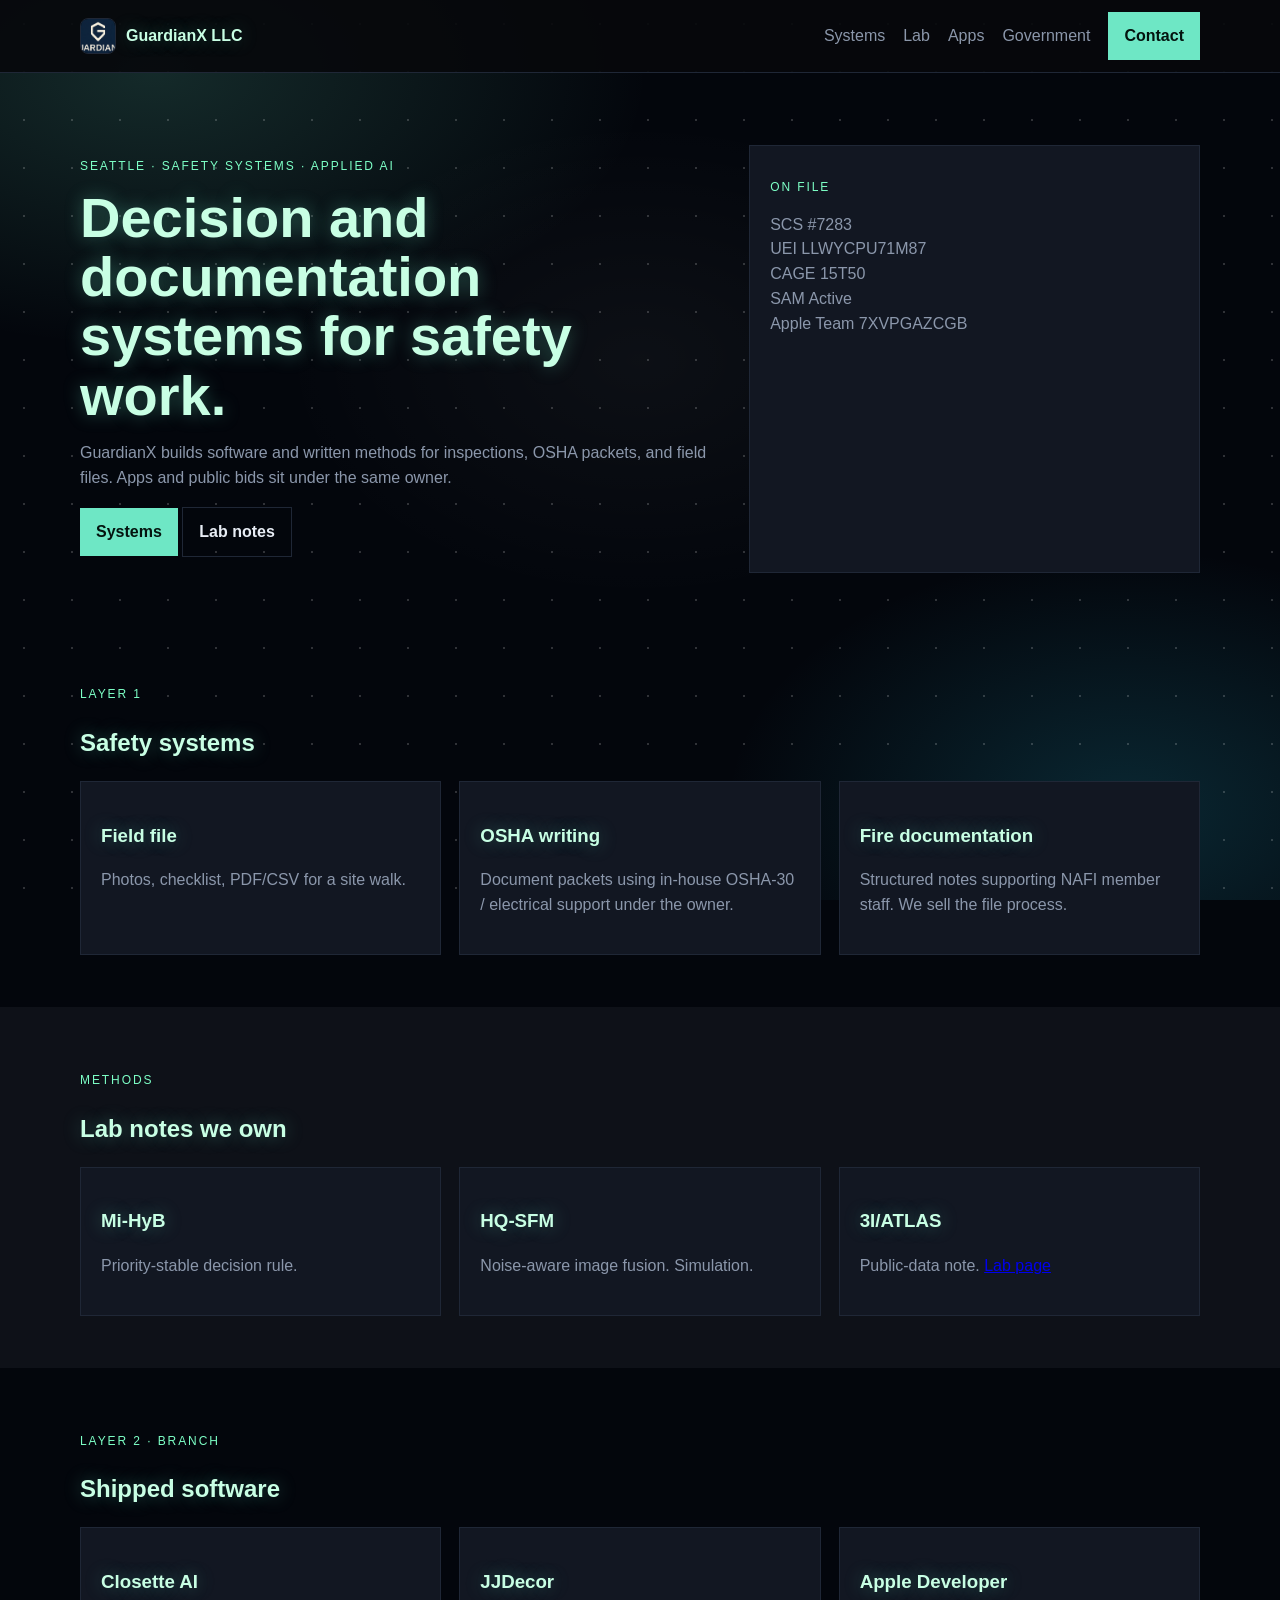
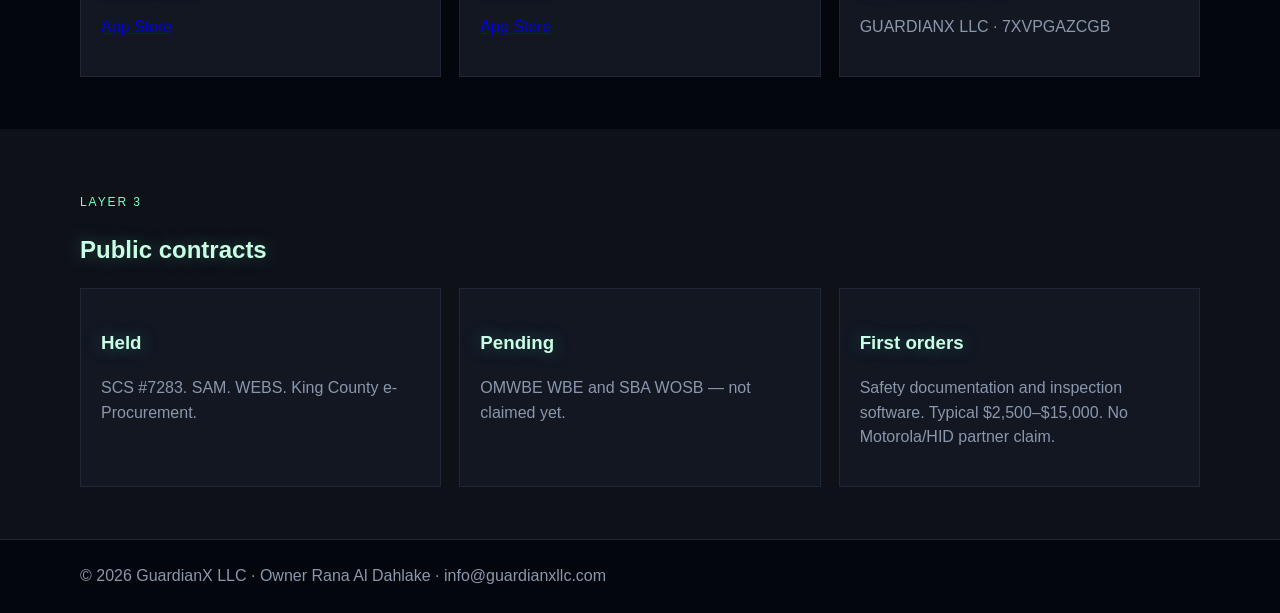
==== index.html @ 978e9925 "Galaxy backdrop and five lab cards" ====
<!DOCTYPE html>
<html lang="en"><head>
<meta charset="UTF-8"/><meta name="viewport" content="width=device-width,initial-scale=1"/>
<title>GuardianX LLC — Safety systems and applied AI</title>
<link rel="stylesheet" href="styles.css"/>
<style>
img.mark{width:36px;height:36px;object-fit:cover;border:1px solid var(--line);padding:0}
.hero h1{max-width:16ch}
</style>
</head><body class="space">
<header class="site-header"><div class="wrap header-inner">
<a class="brand" href="#top"><img class="mark" src="logo.jpg" alt="GuardianX"><strong>GuardianX LLC</strong></a>
<nav>
<a href="#systems">Systems</a>
<a href="#lab">Lab</a>
<a href="#apps">Apps</a>
<a href="#government">Government</a>
<a class="btn" href="mailto:info@guardianxllc.com">Contact</a>
</nav></div></header>
<main>
<section class="hero" id="top"><div class="wrap hero-grid"><div>
<p class="eyebrow">Seattle · Safety systems · Applied AI</p>
<h1>Decision and documentation systems for safety work.</h1>
<p class="lead">GuardianX builds software and written methods for inspections, OSHA packets, and field files. Apps and public bids sit under the same owner.</p>
<p><a class="btn" href="#systems">Systems</a> <a class="btn btn-ghost" href="research.html">Lab notes</a></p>
</div>
<aside class="card"><p class="eyebrow">On file</p>
<p>SCS #7283<br>UEI LLWYCPU71M87<br>CAGE 15T50<br>SAM Active<br>Apple Team 7XVPGAZCGB</p></aside>
</div></section>
<section id="systems"><div class="wrap">
<p class="eyebrow">Layer 1</p><h2>Safety systems</h2>
<div class="grid-3">
<article class="card"><h3>Field file</h3><p>Photos, checklist, PDF/CSV for a site walk.</p></article>
<article class="card"><h3>OSHA writing</h3><p>Document packets using in-house OSHA-30 / electrical support under the owner.</p></article>
<article class="card"><h3>Fire documentation</h3><p>Structured notes supporting NAFI member staff. We sell the file process.</p></article>
</div></div></section>
<section class="alt" id="lab"><div class="wrap">
<p class="eyebrow">Methods</p><h2>Lab notes we own</h2>
<div class="grid-3">
<article class="card"><h3>Mi-HyB</h3><p>Priority-stable decision rule.</p></article>
<article class="card"><h3>HQ-SFM</h3><p>Noise-aware image fusion. Simulation.</p></article>
<article class="card"><h3>3I/ATLAS</h3><p>Public-data note. <a href="research.html">Lab page</a></p></article>
</div></div></section>
<section id="apps"><div class="wrap">
<p class="eyebrow">Layer 2 · branch</p><h2>Shipped software</h2>
<div class="grid-3">
<article class="card"><h3>Closette AI</h3><p><a href="https://apps.apple.com/app/closette-ai/id6806716319">App Store</a></p></article>
<article class="card"><h3>JJDecor</h3><p><a href="https://apps.apple.com/app/jjdecor/id6806395612">App Store</a></p></article>
<article class="card"><h3>Apple Developer</h3><p>GUARDIANX LLC · 7XVPGAZCGB</p></article>
</div></div></section>
<section class="alt" id="government"><div class="wrap">
<p class="eyebrow">Layer 3</p><h2>Public contracts</h2>
<div class="grid-3">
<article class="card"><h3>Held</h3><p>SCS #7283. SAM. WEBS. King County e-Procurement.</p></article>
<article class="card"><h3>Pending</h3><p>OMWBE WBE and SBA WOSB — not claimed yet.</p></article>
<article class="card"><h3>First orders</h3><p>Safety documentation and inspection software. Typical $2,500–$15,000. No Motorola/HID partner claim.</p></article>
</div></div></section>
</main>
<footer><div class="wrap">© 2026 GuardianX LLC · Owner Rana Al Dahlake · info@guardianxllc.com</div></footer>
</body></html>
---- styles.css ----
:root{--bg:#07080c;--bg2:#0e1118;--card:#121722;--line:#1f2736;--text:#e8edf5;--muted:#8b97ab;--accent:#6ee7c5}
*{box-sizing:border-box}body{margin:0;font-family:"Avenir Next","Segoe UI",sans-serif;background:var(--bg);color:var(--text);line-height:1.55}
.wrap{width:min(1120px,calc(100% - 36px));margin:0 auto}
.site-header{position:sticky;top:0;background:rgba(7,8,12,.9);border-bottom:1px solid var(--line)}
.header-inner,nav{display:flex;align-items:center;gap:18px}.header-inner{justify-content:space-between;min-height:72px}
.brand{display:flex;gap:10px;align-items:center;color:var(--text);text-decoration:none}
.mark{width:34px;height:34px;display:grid;place-items:center;border:1px solid var(--accent);color:var(--accent)}
nav a{color:var(--muted);text-decoration:none}
.hero{padding:72px 0 48px}.hero-grid,.grid-3{display:grid;gap:18px}
.hero-grid{grid-template-columns:1.3fr .9fr}.grid-3{grid-template-columns:repeat(3,1fr)}
.eyebrow{color:var(--accent);letter-spacing:.14em;text-transform:uppercase;font-size:12px}
h1{font-size:clamp(32px,6vw,56px);line-height:1.06;margin:0 0 14px}
.lead,.fine,p{color:var(--muted)}
.btn{display:inline-block;background:var(--accent);color:#04140f;text-decoration:none;padding:12px 16px;font-weight:600}
.btn-ghost{background:transparent;color:var(--text);border:1px solid var(--line)}
.card{background:var(--card);border:1px solid var(--line);padding:20px}
section{padding:52px 0}.alt{background:var(--bg2)}
footer{border-top:1px solid var(--line);padding:24px 0;color:var(--muted)}
@media(max-width:800px){nav{display:none}.hero-grid,.grid-3{grid-template-columns:1fr}}

h1,h2,h3,.brand strong{color:#b8ffd9;text-shadow:0 0 18px rgba(110,231,197,.35)}
.eyebrow{color:#7dffc6}
@keyframes glowshift{0%,100%{text-shadow:0 0 12px rgba(110,231,197,.25)}50%{text-shadow:0 0 28px rgba(126,255,198,.55)}}
h1{animation:glowshift 4s ease-in-out infinite}

img.mark{width:36px;height:36px;object-fit:cover;border-radius:8px}
.lab-card img{width:100%;height:170px;object-fit:cover;border-radius:10px;margin-bottom:12px;border:1px solid rgba(126,255,198,.2)}
.fine{opacity:.7;font-size:.85rem}
h1,h2,h3,.brand strong{color:#c8ffe4;text-shadow:0 0 18px rgba(110,231,197,.35)}
.eyebrow{color:#7dffc6;letter-spacing:.16em}
body.space{background:#03060c}
body.space::before{
  content:"";position:fixed;inset:0;z-index:-2;pointer-events:none;
  background:
    radial-gradient(900px 500px at 12% 8%, rgba(110,231,197,.16), transparent 55%),
    radial-gradient(800px 520px at 88% 90%, rgba(34,158,186,.22), transparent 50%),
    radial-gradient(600px 400px at 50% 40%, rgba(255,255,255,.04), transparent 60%),
    #03060c;
  animation:galaxy-drift 28s ease-in-out infinite alternate;
}
body.space::after{
  content:"";position:fixed;inset:0;z-index:-1;pointer-events:none;
  background-image:radial-gradient(#fff 1px, transparent 1px);
  background-size:48px 48px;opacity:.18;animation:star-drift 60s linear infinite;
}
@keyframes galaxy-drift{from{transform:scale(1)}to{transform:scale(1.08) translate(-2%,1%)}}
@keyframes star-drift{from{background-position:0 0}to{background-position:80px 120px}}
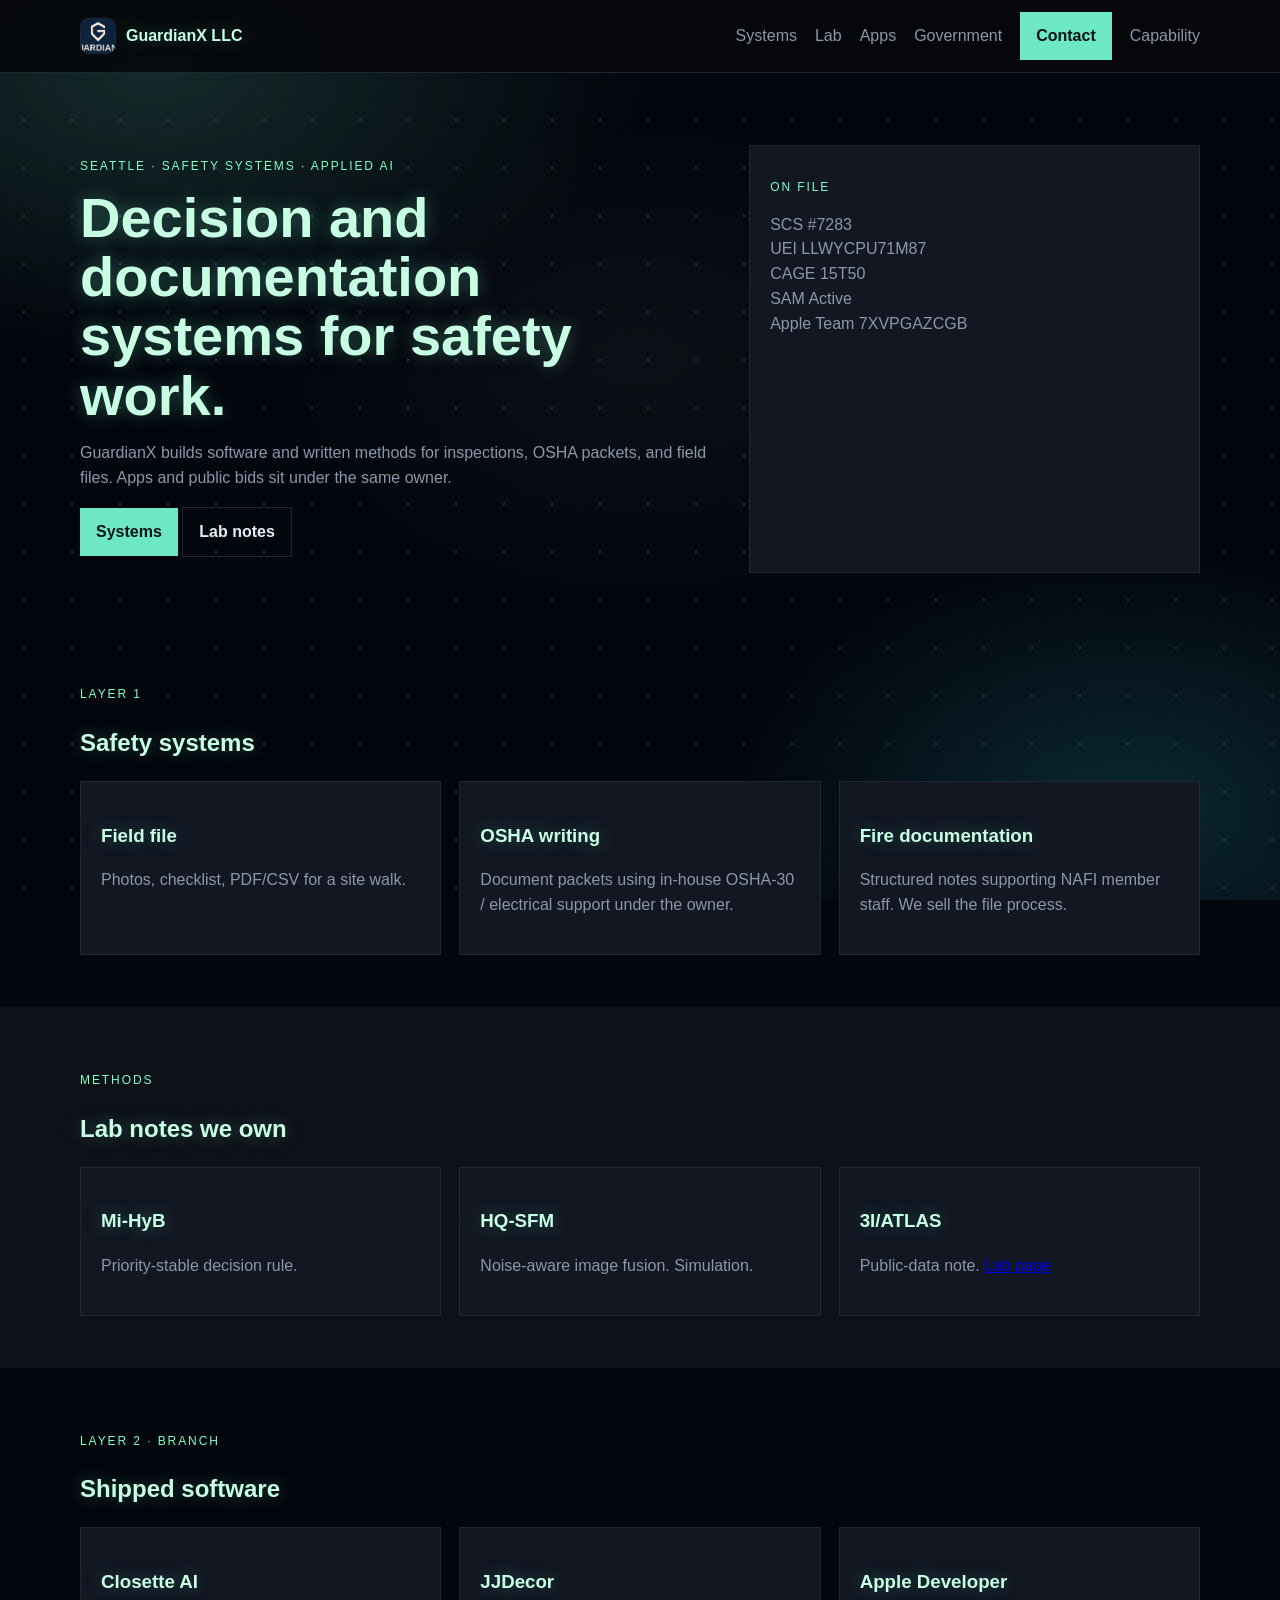
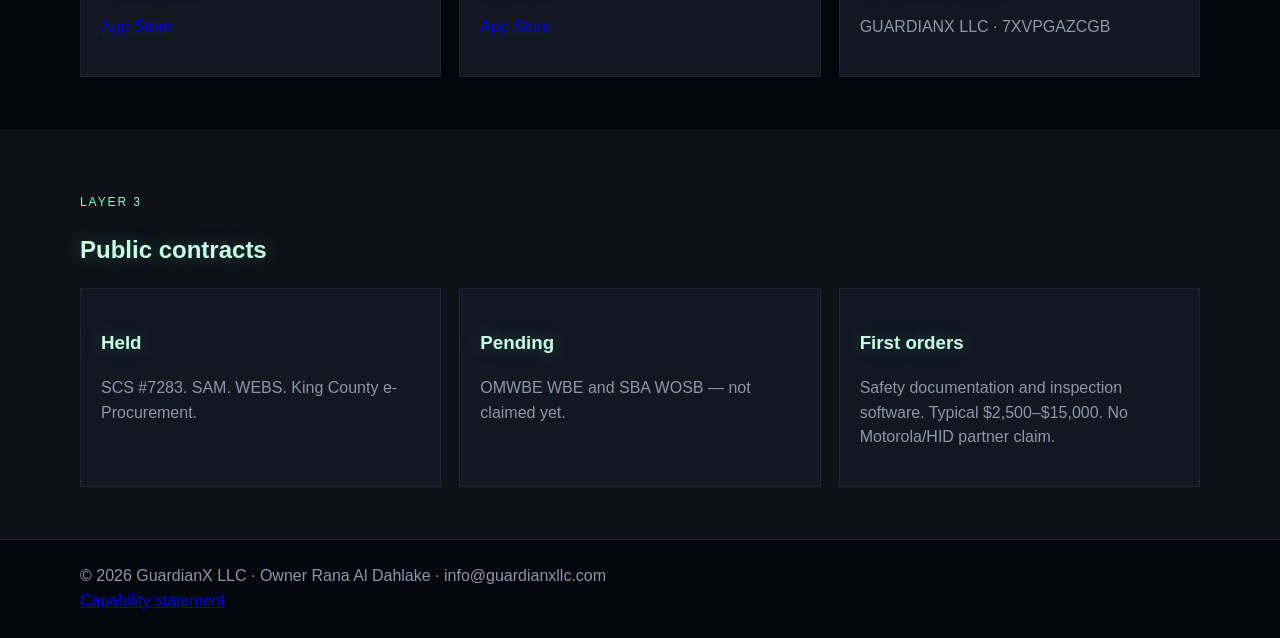
==== commit 35699cff: "Capability statement page" ====
--- a/index.html
+++ b/index.html
@@ -16,6 +16,7 @@
 <a href="#apps">Apps</a>
 <a href="#government">Government</a>
 <a class="btn" href="mailto:info@guardianxllc.com">Contact</a>
+<a href="capability-statement.html">Capability</a>
 </nav></div></header>
 <main>
 <section class="hero" id="top"><div class="wrap hero-grid"><div>
@@ -56,5 +57,5 @@
 <article class="card"><h3>First orders</h3><p>Safety documentation and inspection software. Typical $2,500–$15,000. No Motorola/HID partner claim.</p></article>
 </div></div></section>
 </main>
-<footer><div class="wrap">© 2026 GuardianX LLC · Owner Rana Al Dahlake · info@guardianxllc.com</div></footer>
+<footer><div class="wrap">© 2026 GuardianX LLC · Owner Rana Al Dahlake · info@guardianxllc.com</div><p class="wrap"><a href="capability-statement.html">Capability statement</a></p></footer>
 </body></html>
--- a/styles.css
+++ b/styles.css
@@ -1,5 +1,5 @@
 
-:root{--bg:#07080c;--bg2:#0e1118;--card:#121722;--line:#1f2736;--text:#e8edf5;--muted:#8b97ab;--accent:#6ee7c5}
+:root{--bg:#03060c;--bg2:#0e1118;--card:#121722;--line:#1f2736;--text:#e8edf5;--muted:#8b97ab;--accent:#6ee7c5}
 *{box-sizing:border-box}body{margin:0;font-family:"Avenir Next","Segoe UI",sans-serif;background:var(--bg);color:var(--text);line-height:1.55}
 .wrap{width:min(1120px,calc(100% - 36px));margin:0 auto}
 .site-header{position:sticky;top:0;background:rgba(7,8,12,.9);border-bottom:1px solid var(--line)}
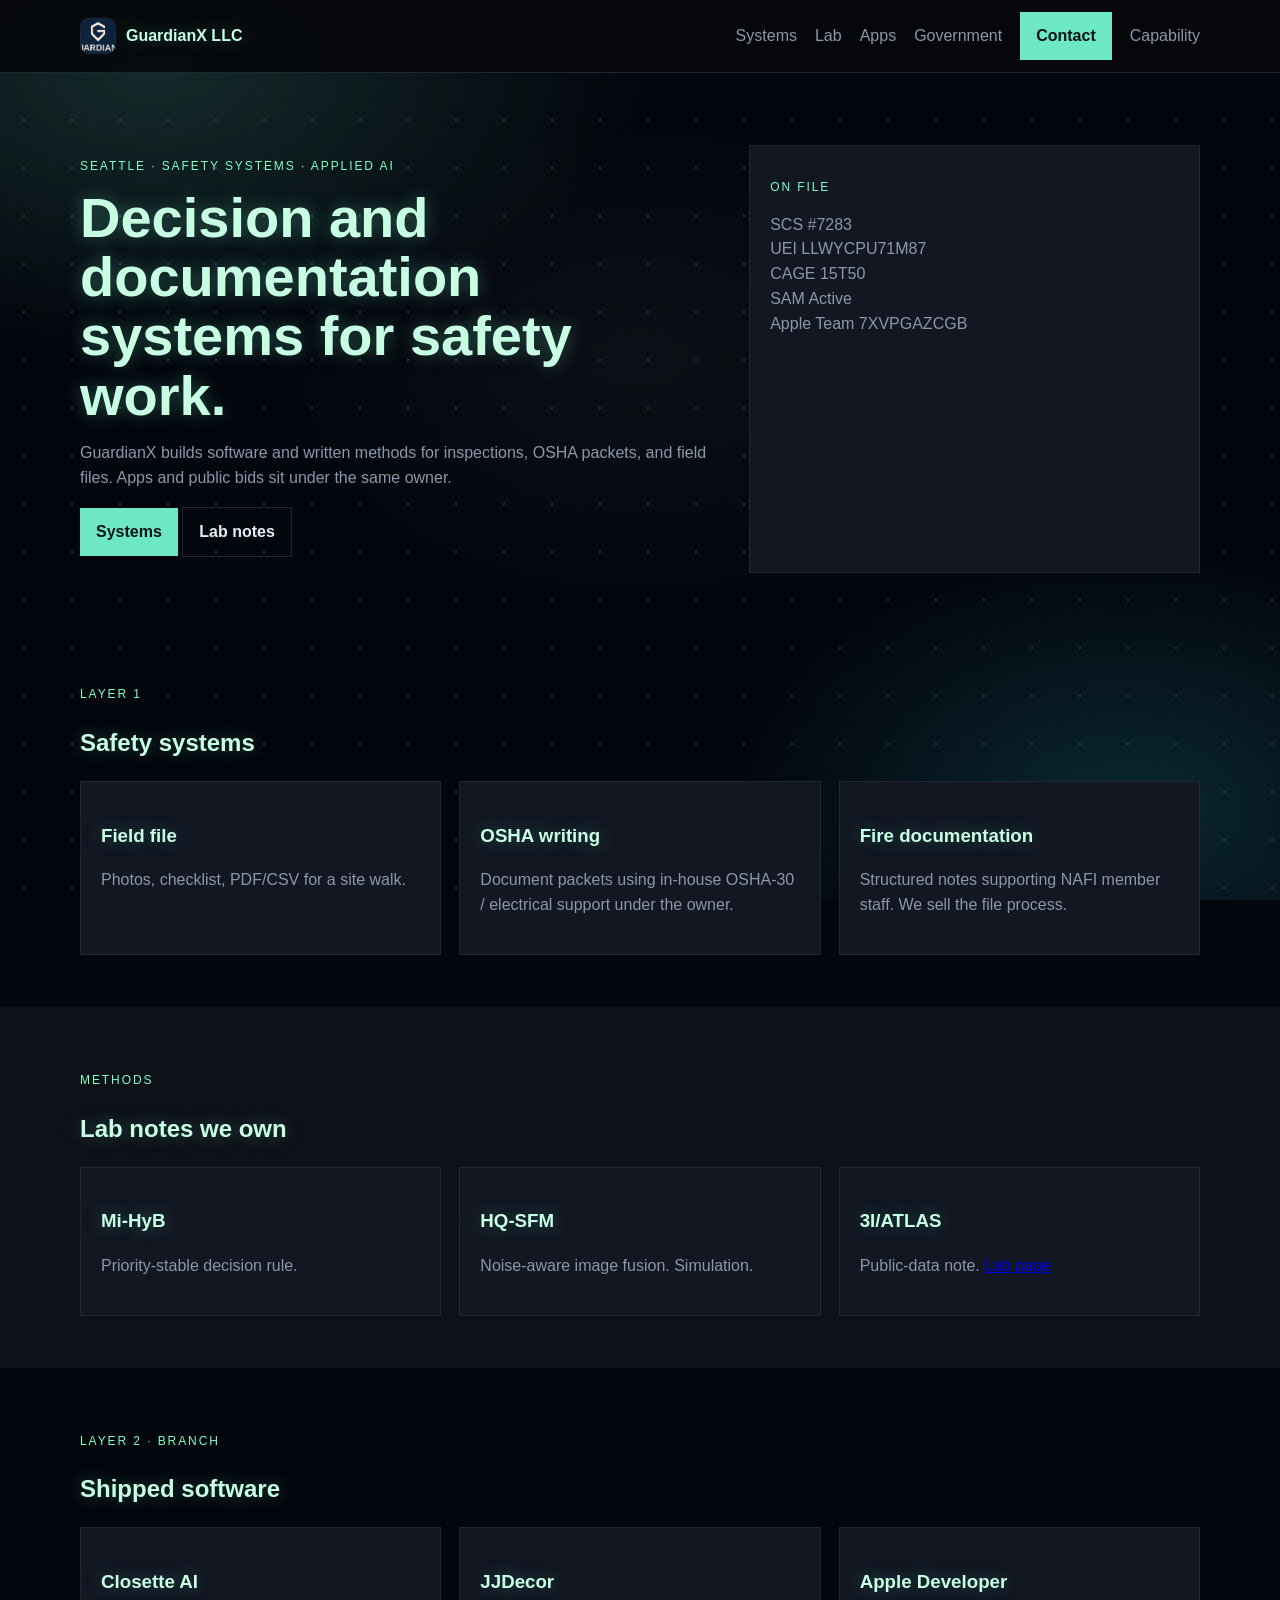
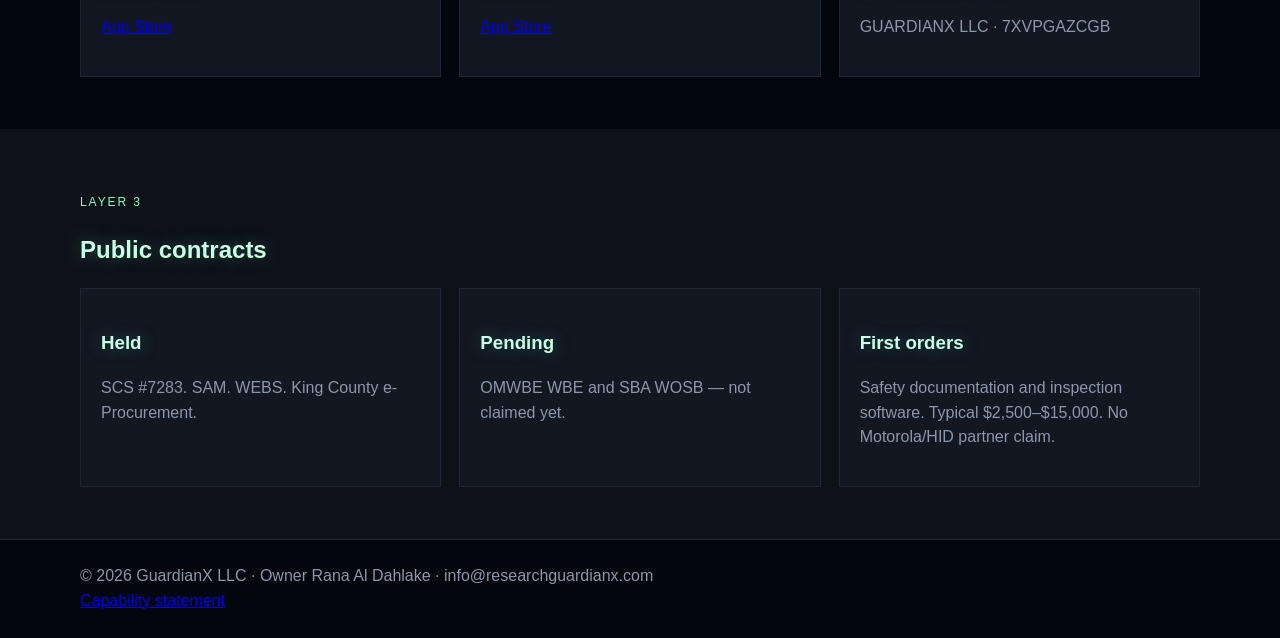
==== commit 4624662f: "Use researchguardianx contact email" ====
--- a/index.html
+++ b/index.html
@@ -15,7 +15,7 @@
 <a href="#lab">Lab</a>
 <a href="#apps">Apps</a>
 <a href="#government">Government</a>
-<a class="btn" href="mailto:info@guardianxllc.com">Contact</a>
+<a class="btn" href="mailto:info@researchguardianx.com">Contact</a>
 <a href="capability-statement.html">Capability</a>
 </nav></div></header>
 <main>
@@ -57,5 +57,5 @@
 <article class="card"><h3>First orders</h3><p>Safety documentation and inspection software. Typical $2,500–$15,000. No Motorola/HID partner claim.</p></article>
 </div></div></section>
 </main>
-<footer><div class="wrap">© 2026 GuardianX LLC · Owner Rana Al Dahlake · info@guardianxllc.com</div><p class="wrap"><a href="capability-statement.html">Capability statement</a></p></footer>
+<footer><div class="wrap">© 2026 GuardianX LLC · Owner Rana Al Dahlake · info@researchguardianx.com</div><p class="wrap"><a href="capability-statement.html">Capability statement</a></p></footer>
 </body></html>
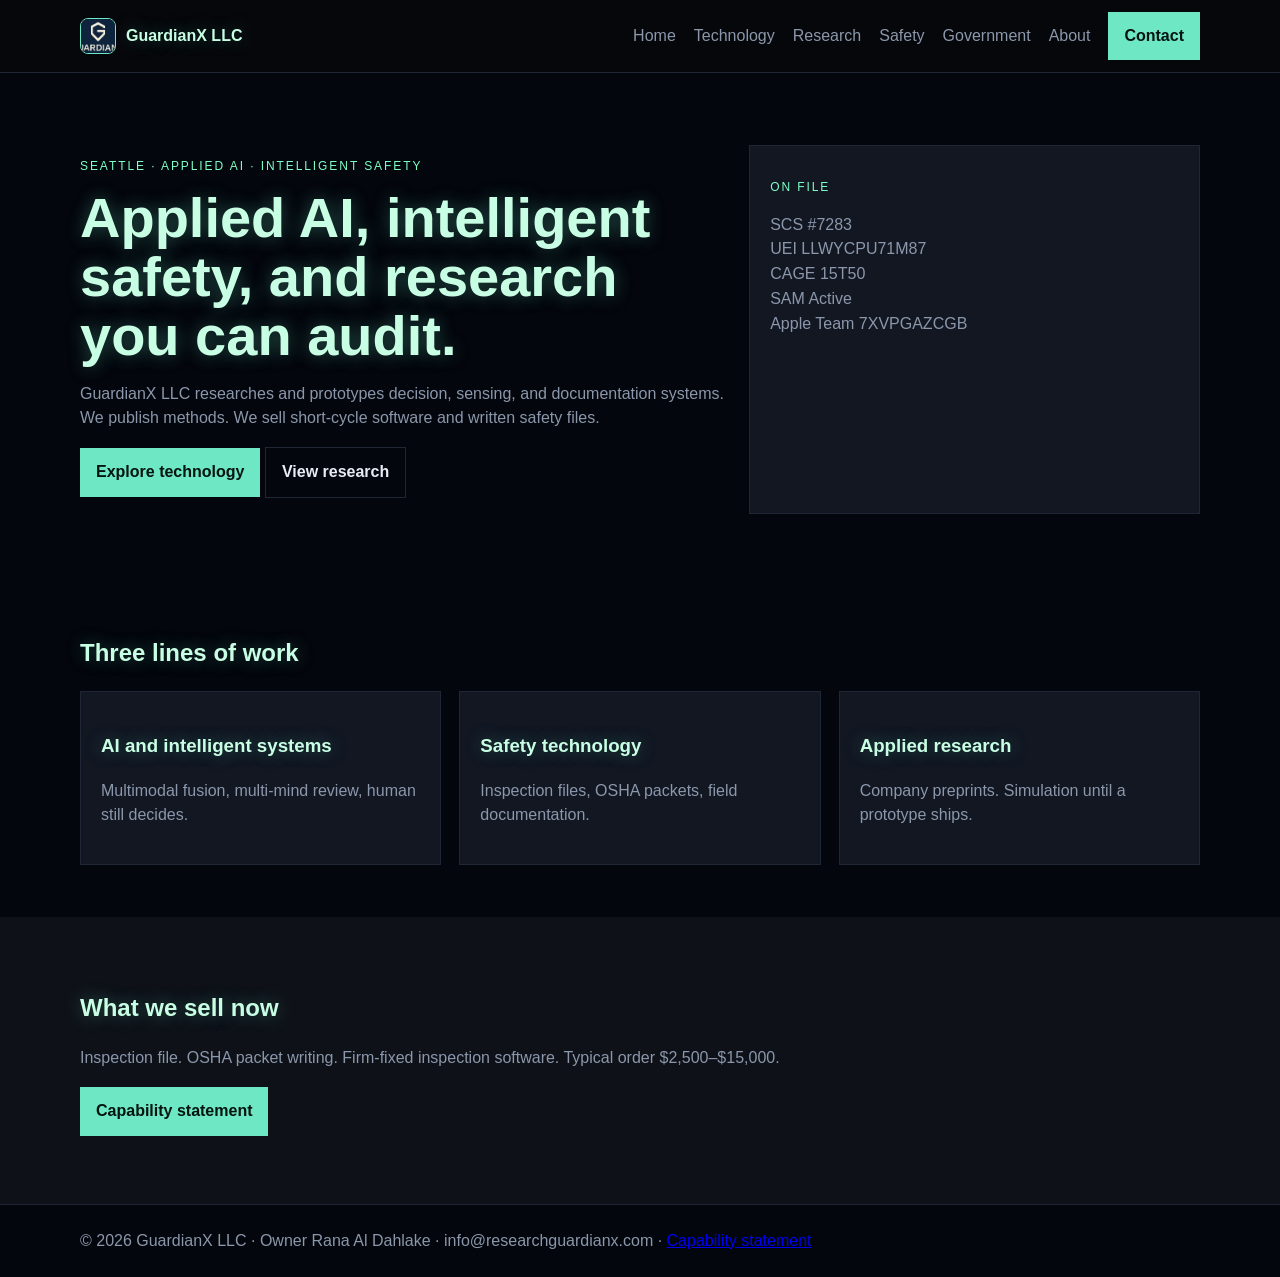
==== commit d0f83c8e: "Full site: technology, research, safety, government, about" ====
--- a/index.html
+++ b/index.html
@@ -1,61 +1,40 @@
-<!DOCTYPE html>
-<html lang="en"><head>
+<!DOCTYPE html><html lang="en"><head>
 <meta charset="UTF-8"/><meta name="viewport" content="width=device-width,initial-scale=1"/>
-<title>GuardianX LLC — Safety systems and applied AI</title>
+<title>GuardianX LLC — Applied AI and intelligent safety</title>
 <link rel="stylesheet" href="styles.css"/>
-<style>
-img.mark{width:36px;height:36px;object-fit:cover;border:1px solid var(--line);padding:0}
-.hero h1{max-width:16ch}
-</style>
-</head><body class="space">
+<style>img.mark{width:36px;height:36px;object-fit:cover;border-radius:8px}.lab-card img{width:100%;height:160px;object-fit:cover;border-radius:10px;margin-bottom:10px}</style>
+</head><body>
 <header class="site-header"><div class="wrap header-inner">
-<a class="brand" href="#top"><img class="mark" src="logo.jpg" alt="GuardianX"><strong>GuardianX LLC</strong></a>
+<a class="brand" href="index.html"><img class="mark" src="logo.jpg" alt=""><strong>GuardianX LLC</strong></a>
 <nav>
-<a href="#systems">Systems</a>
-<a href="#lab">Lab</a>
-<a href="#apps">Apps</a>
-<a href="#government">Government</a>
+<a href="index.html">Home</a>
+<a href="technology.html">Technology</a>
+<a href="research.html">Research</a>
+<a href="safety.html">Safety</a>
+<a href="government.html">Government</a>
+<a href="about.html">About</a>
 <a class="btn" href="mailto:info@researchguardianx.com">Contact</a>
-<a href="capability-statement.html">Capability</a>
 </nav></div></header>
 <main>
 <section class="hero" id="top"><div class="wrap hero-grid"><div>
-<p class="eyebrow">Seattle · Safety systems · Applied AI</p>
-<h1>Decision and documentation systems for safety work.</h1>
-<p class="lead">GuardianX builds software and written methods for inspections, OSHA packets, and field files. Apps and public bids sit under the same owner.</p>
-<p><a class="btn" href="#systems">Systems</a> <a class="btn btn-ghost" href="research.html">Lab notes</a></p>
+<p class="eyebrow">Seattle · Applied AI · Intelligent safety</p>
+<h1>Applied AI, intelligent safety, and research you can audit.</h1>
+<p class="lead">GuardianX LLC researches and prototypes decision, sensing, and documentation systems. We publish methods. We sell short-cycle software and written safety files.</p>
+<p><a class="btn" href="technology.html">Explore technology</a> <a class="btn btn-ghost" href="research.html">View research</a></p>
 </div>
 <aside class="card"><p class="eyebrow">On file</p>
 <p>SCS #7283<br>UEI LLWYCPU71M87<br>CAGE 15T50<br>SAM Active<br>Apple Team 7XVPGAZCGB</p></aside>
 </div></section>
-<section id="systems"><div class="wrap">
-<p class="eyebrow">Layer 1</p><h2>Safety systems</h2>
+<section><div class="wrap"><h2>Three lines of work</h2>
 <div class="grid-3">
-<article class="card"><h3>Field file</h3><p>Photos, checklist, PDF/CSV for a site walk.</p></article>
-<article class="card"><h3>OSHA writing</h3><p>Document packets using in-house OSHA-30 / electrical support under the owner.</p></article>
-<article class="card"><h3>Fire documentation</h3><p>Structured notes supporting NAFI member staff. We sell the file process.</p></article>
+<article class="card"><h3>AI and intelligent systems</h3><p>Multimodal fusion, multi-mind review, human still decides.</p></article>
+<article class="card"><h3>Safety technology</h3><p>Inspection files, OSHA packets, field documentation.</p></article>
+<article class="card"><h3>Applied research</h3><p>Company preprints. Simulation until a prototype ships.</p></article>
 </div></div></section>
-<section class="alt" id="lab"><div class="wrap">
-<p class="eyebrow">Methods</p><h2>Lab notes we own</h2>
-<div class="grid-3">
-<article class="card"><h3>Mi-HyB</h3><p>Priority-stable decision rule.</p></article>
-<article class="card"><h3>HQ-SFM</h3><p>Noise-aware image fusion. Simulation.</p></article>
-<article class="card"><h3>3I/ATLAS</h3><p>Public-data note. <a href="research.html">Lab page</a></p></article>
-</div></div></section>
-<section id="apps"><div class="wrap">
-<p class="eyebrow">Layer 2 · branch</p><h2>Shipped software</h2>
-<div class="grid-3">
-<article class="card"><h3>Closette AI</h3><p><a href="https://apps.apple.com/app/closette-ai/id6806716319">App Store</a></p></article>
-<article class="card"><h3>JJDecor</h3><p><a href="https://apps.apple.com/app/jjdecor/id6806395612">App Store</a></p></article>
-<article class="card"><h3>Apple Developer</h3><p>GUARDIANX LLC · 7XVPGAZCGB</p></article>
-</div></div></section>
-<section class="alt" id="government"><div class="wrap">
-<p class="eyebrow">Layer 3</p><h2>Public contracts</h2>
-<div class="grid-3">
-<article class="card"><h3>Held</h3><p>SCS #7283. SAM. WEBS. King County e-Procurement.</p></article>
-<article class="card"><h3>Pending</h3><p>OMWBE WBE and SBA WOSB — not claimed yet.</p></article>
-<article class="card"><h3>First orders</h3><p>Safety documentation and inspection software. Typical $2,500–$15,000. No Motorola/HID partner claim.</p></article>
-</div></div></section>
+<section class="alt"><div class="wrap"><h2>What we sell now</h2>
+<p class="lead">Inspection file. OSHA packet writing. Firm-fixed inspection software. Typical order $2,500–$15,000.</p>
+<p><a class="btn" href="capability-statement.html">Capability statement</a></p>
+</div></section>
 </main>
-<footer><div class="wrap">© 2026 GuardianX LLC · Owner Rana Al Dahlake · info@researchguardianx.com</div><p class="wrap"><a href="capability-statement.html">Capability statement</a></p></footer>
-</body></html>
+<footer><div class="wrap">© 2026 GuardianX LLC · Owner Rana Al Dahlake · info@researchguardianx.com · <a href="capability-statement.html">Capability statement</a></div></footer>
+</body></html>
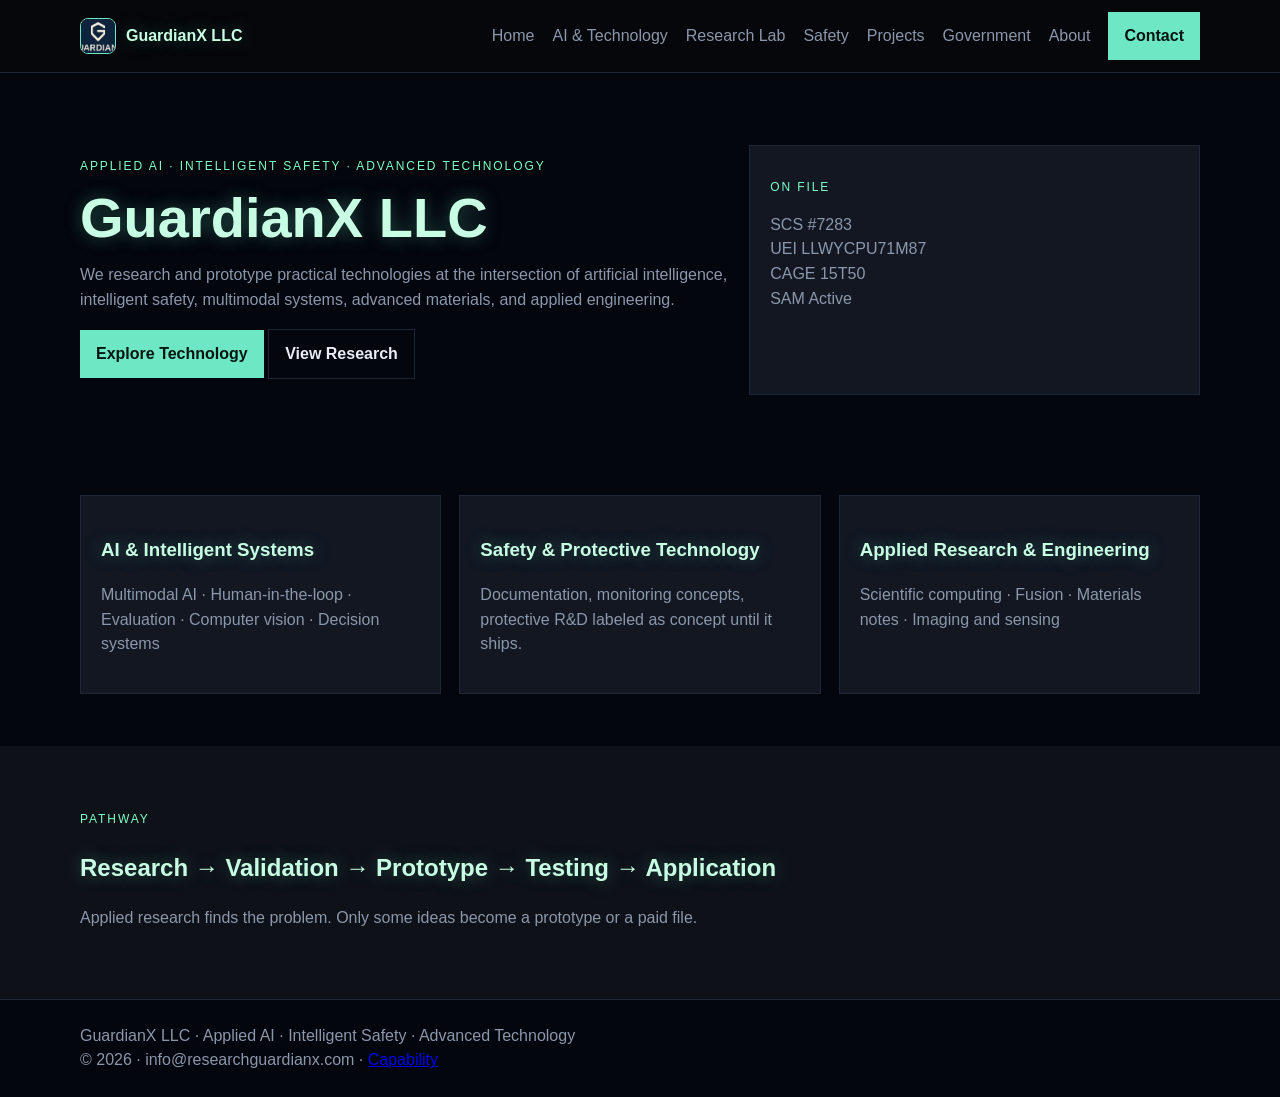
==== commit cdbfe7f6: "Company IA: AI, Research Lab, Safety, Projects, Government" ====
--- a/index.html
+++ b/index.html
@@ -1,40 +1,37 @@
 <!DOCTYPE html><html lang="en"><head>
 <meta charset="UTF-8"/><meta name="viewport" content="width=device-width,initial-scale=1"/>
-<title>GuardianX LLC — Applied AI and intelligent safety</title>
-<link rel="stylesheet" href="styles.css"/>
-<style>img.mark{width:36px;height:36px;object-fit:cover;border-radius:8px}.lab-card img{width:100%;height:160px;object-fit:cover;border-radius:10px;margin-bottom:10px}</style>
-</head><body>
-<header class="site-header"><div class="wrap header-inner">
+<title>GuardianX LLC — Applied AI, Intelligent Safety, Advanced Technology</title><link rel="stylesheet" href="styles.css"/>
+<style>img.mark{width:36px;height:36px;object-fit:cover;border-radius:8px}
+.lab-card img{width:100%;height:160px;object-fit:cover;border-radius:10px;margin-bottom:10px}
+.status{font-size:.8rem;letter-spacing:.08em;text-transform:uppercase;color:#7dffc6}</style>
+</head><body><header class="site-header"><div class="wrap header-inner">
 <a class="brand" href="index.html"><img class="mark" src="logo.jpg" alt=""><strong>GuardianX LLC</strong></a>
 <nav>
 <a href="index.html">Home</a>
-<a href="technology.html">Technology</a>
-<a href="research.html">Research</a>
+<a href="technology.html">AI &amp; Technology</a>
+<a href="research.html">Research Lab</a>
 <a href="safety.html">Safety</a>
+<a href="projects.html">Projects</a>
 <a href="government.html">Government</a>
 <a href="about.html">About</a>
 <a class="btn" href="mailto:info@researchguardianx.com">Contact</a>
-</nav></div></header>
-<main>
-<section class="hero" id="top"><div class="wrap hero-grid"><div>
-<p class="eyebrow">Seattle · Applied AI · Intelligent safety</p>
-<h1>Applied AI, intelligent safety, and research you can audit.</h1>
-<p class="lead">GuardianX LLC researches and prototypes decision, sensing, and documentation systems. We publish methods. We sell short-cycle software and written safety files.</p>
-<p><a class="btn" href="technology.html">Explore technology</a> <a class="btn btn-ghost" href="research.html">View research</a></p>
+</nav></div></header><main>
+<section class="hero"><div class="wrap hero-grid"><div>
+<p class="eyebrow">Applied AI · Intelligent Safety · Advanced Technology</p>
+<h1>GuardianX LLC</h1>
+<p class="lead">We research and prototype practical technologies at the intersection of artificial intelligence, intelligent safety, multimodal systems, advanced materials, and applied engineering.</p>
+<p><a class="btn" href="technology.html">Explore Technology</a> <a class="btn btn-ghost" href="research.html">View Research</a></p>
 </div>
 <aside class="card"><p class="eyebrow">On file</p>
-<p>SCS #7283<br>UEI LLWYCPU71M87<br>CAGE 15T50<br>SAM Active<br>Apple Team 7XVPGAZCGB</p></aside>
+<p>SCS #7283<br>UEI LLWYCPU71M87<br>CAGE 15T50<br>SAM Active</p></aside></div></section>
+<section><div class="wrap"><div class="grid-3">
+<article class="card"><h3>AI &amp; Intelligent Systems</h3><p>Multimodal AI · Human-in-the-loop · Evaluation · Computer vision · Decision systems</p></article>
+<article class="card"><h3>Safety &amp; Protective Technology</h3><p>Documentation, monitoring concepts, protective R&amp;D labeled as concept until it ships.</p></article>
+<article class="card"><h3>Applied Research &amp; Engineering</h3><p>Scientific computing · Fusion · Materials notes · Imaging and sensing</p></article>
+</div></div></section>
+<section class="alt"><div class="wrap">
+<p class="eyebrow">Pathway</p>
+<h2>Research → Validation → Prototype → Testing → Application</h2>
+<p class="lead">Applied research finds the problem. Only some ideas become a prototype or a paid file.</p>
 </div></section>
-<section><div class="wrap"><h2>Three lines of work</h2>
-<div class="grid-3">
-<article class="card"><h3>AI and intelligent systems</h3><p>Multimodal fusion, multi-mind review, human still decides.</p></article>
-<article class="card"><h3>Safety technology</h3><p>Inspection files, OSHA packets, field documentation.</p></article>
-<article class="card"><h3>Applied research</h3><p>Company preprints. Simulation until a prototype ships.</p></article>
-</div></div></section>
-<section class="alt"><div class="wrap"><h2>What we sell now</h2>
-<p class="lead">Inspection file. OSHA packet writing. Firm-fixed inspection software. Typical order $2,500–$15,000.</p>
-<p><a class="btn" href="capability-statement.html">Capability statement</a></p>
-</div></section>
-</main>
-<footer><div class="wrap">© 2026 GuardianX LLC · Owner Rana Al Dahlake · info@researchguardianx.com · <a href="capability-statement.html">Capability statement</a></div></footer>
-</body></html>+</main><footer><div class="wrap">GuardianX LLC · Applied AI · Intelligent Safety · Advanced Technology<br>© 2026 · info@researchguardianx.com · <a href="capability-statement.html">Capability</a></div></footer></body></html>
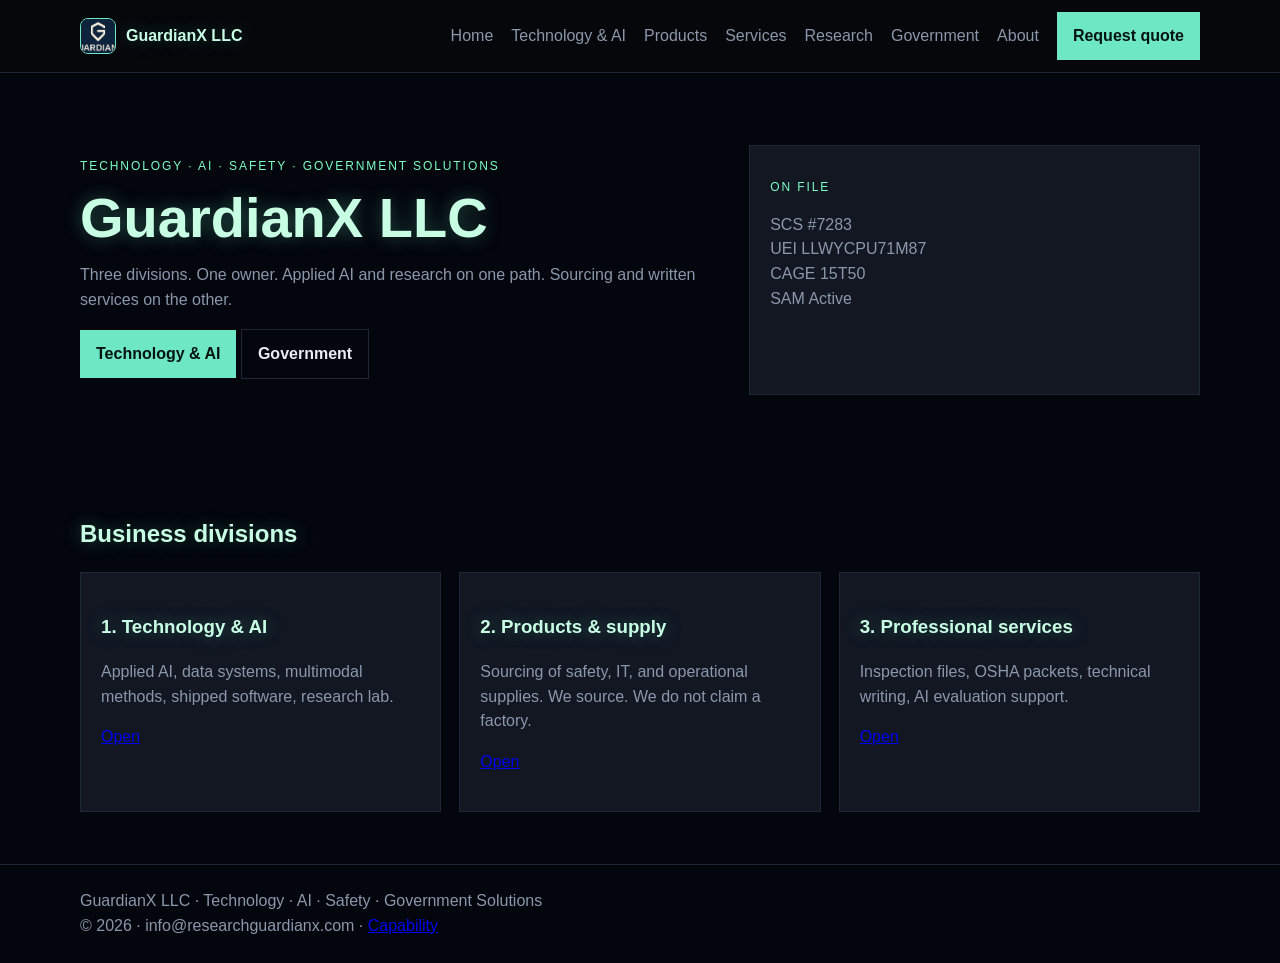
==== commit 4f56ca1a: "Three divisions: AI, supply sourcing, services" ====
--- a/index.html
+++ b/index.html
@@ -1,37 +1,34 @@
 <!DOCTYPE html><html lang="en"><head>
 <meta charset="UTF-8"/><meta name="viewport" content="width=device-width,initial-scale=1"/>
-<title>GuardianX LLC — Applied AI, Intelligent Safety, Advanced Technology</title><link rel="stylesheet" href="styles.css"/>
+<title>GuardianX LLC — Technology, AI, Safety, Government Solutions</title><link rel="stylesheet" href="styles.css"/>
 <style>img.mark{width:36px;height:36px;object-fit:cover;border-radius:8px}
-.lab-card img{width:100%;height:160px;object-fit:cover;border-radius:10px;margin-bottom:10px}
+.lab-card img{width:100%;height:150px;object-fit:cover;border-radius:10px;margin-bottom:10px}
 .status{font-size:.8rem;letter-spacing:.08em;text-transform:uppercase;color:#7dffc6}</style>
 </head><body><header class="site-header"><div class="wrap header-inner">
 <a class="brand" href="index.html"><img class="mark" src="logo.jpg" alt=""><strong>GuardianX LLC</strong></a>
 <nav>
 <a href="index.html">Home</a>
-<a href="technology.html">AI &amp; Technology</a>
-<a href="research.html">Research Lab</a>
-<a href="safety.html">Safety</a>
-<a href="projects.html">Projects</a>
+<a href="technology.html">Technology &amp; AI</a>
+<a href="products.html">Products</a>
+<a href="services.html">Services</a>
+<a href="research.html">Research</a>
 <a href="government.html">Government</a>
 <a href="about.html">About</a>
-<a class="btn" href="mailto:info@researchguardianx.com">Contact</a>
+<a class="btn" href="mailto:info@researchguardianx.com?subject=Quote%20or%20RFQ">Request quote</a>
 </nav></div></header><main>
 <section class="hero"><div class="wrap hero-grid"><div>
-<p class="eyebrow">Applied AI · Intelligent Safety · Advanced Technology</p>
+<p class="eyebrow">Technology · AI · Safety · Government Solutions</p>
 <h1>GuardianX LLC</h1>
-<p class="lead">We research and prototype practical technologies at the intersection of artificial intelligence, intelligent safety, multimodal systems, advanced materials, and applied engineering.</p>
-<p><a class="btn" href="technology.html">Explore Technology</a> <a class="btn btn-ghost" href="research.html">View Research</a></p>
+<p class="lead">Three divisions. One owner. Applied AI and research on one path. Sourcing and written services on the other.</p>
+<p><a class="btn" href="technology.html">Technology &amp; AI</a>
+<a class="btn btn-ghost" href="government.html">Government</a></p>
 </div>
 <aside class="card"><p class="eyebrow">On file</p>
 <p>SCS #7283<br>UEI LLWYCPU71M87<br>CAGE 15T50<br>SAM Active</p></aside></div></section>
-<section><div class="wrap"><div class="grid-3">
-<article class="card"><h3>AI &amp; Intelligent Systems</h3><p>Multimodal AI · Human-in-the-loop · Evaluation · Computer vision · Decision systems</p></article>
-<article class="card"><h3>Safety &amp; Protective Technology</h3><p>Documentation, monitoring concepts, protective R&amp;D labeled as concept until it ships.</p></article>
-<article class="card"><h3>Applied Research &amp; Engineering</h3><p>Scientific computing · Fusion · Materials notes · Imaging and sensing</p></article>
+<section><div class="wrap"><h2>Business divisions</h2>
+<div class="grid-3">
+<article class="card"><h3>1. Technology &amp; AI</h3><p>Applied AI, data systems, multimodal methods, shipped software, research lab.</p><p><a href="technology.html">Open</a></p></article>
+<article class="card"><h3>2. Products &amp; supply</h3><p>Sourcing of safety, IT, and operational supplies. We source. We do not claim a factory.</p><p><a href="products.html">Open</a></p></article>
+<article class="card"><h3>3. Professional services</h3><p>Inspection files, OSHA packets, technical writing, AI evaluation support.</p><p><a href="services.html">Open</a></p></article>
 </div></div></section>
-<section class="alt"><div class="wrap">
-<p class="eyebrow">Pathway</p>
-<h2>Research → Validation → Prototype → Testing → Application</h2>
-<p class="lead">Applied research finds the problem. Only some ideas become a prototype or a paid file.</p>
-</div></section>
-</main><footer><div class="wrap">GuardianX LLC · Applied AI · Intelligent Safety · Advanced Technology<br>© 2026 · info@researchguardianx.com · <a href="capability-statement.html">Capability</a></div></footer></body></html>+</main><footer><div class="wrap">GuardianX LLC · Technology · AI · Safety · Government Solutions<br>© 2026 · info@researchguardianx.com · <a href="capability-statement.html">Capability</a></div></footer></body></html>
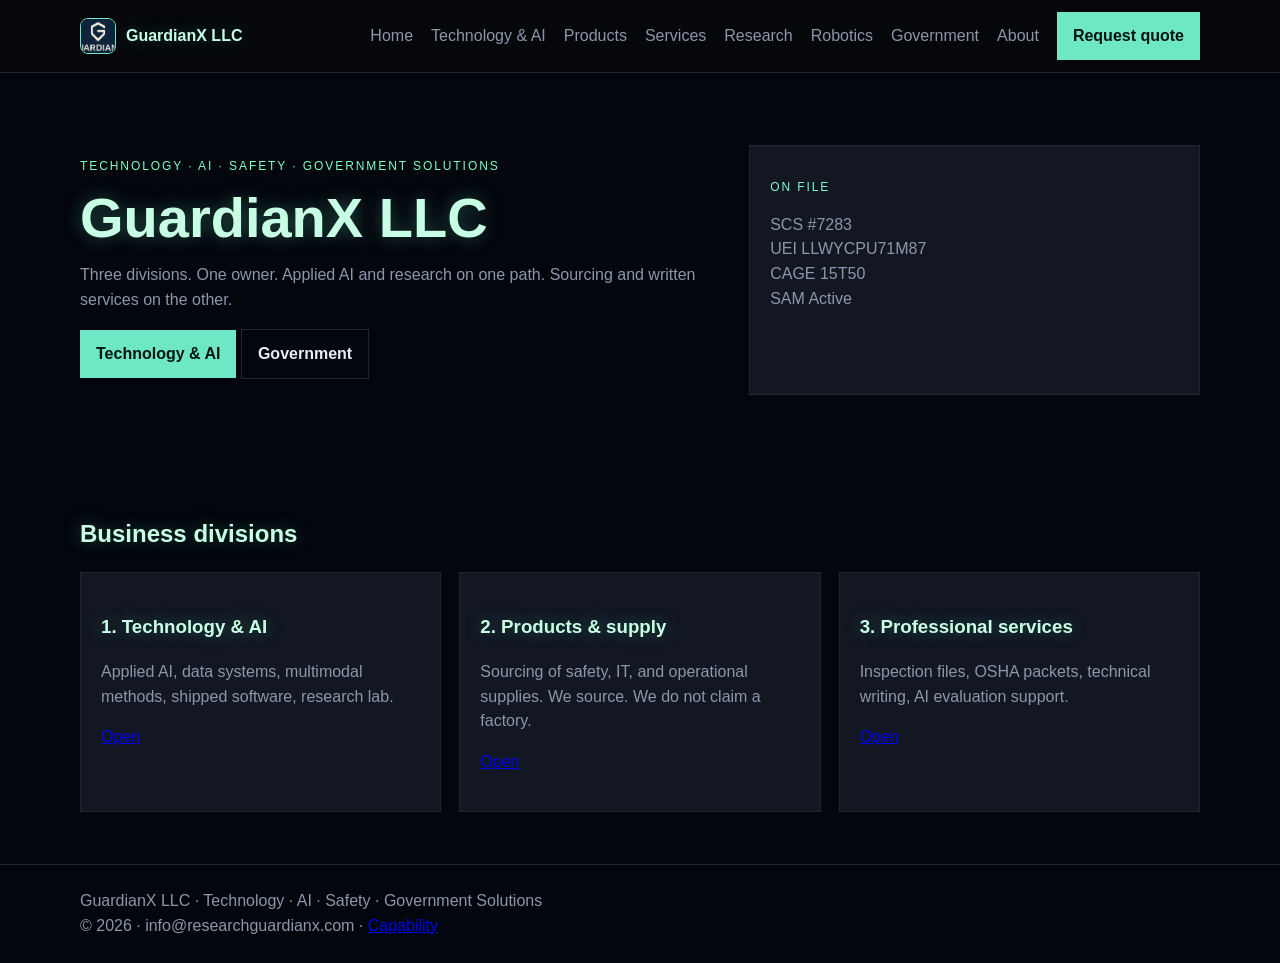
==== commit 4a07fedc: "Add GX-01 robotics R&D page" ====
--- a/index.html
+++ b/index.html
@@ -12,6 +12,7 @@
 <a href="products.html">Products</a>
 <a href="services.html">Services</a>
 <a href="research.html">Research</a>
+<a href="robotics.html">Robotics</a>
 <a href="government.html">Government</a>
 <a href="about.html">About</a>
 <a class="btn" href="mailto:info@researchguardianx.com?subject=Quote%20or%20RFQ">Request quote</a>
